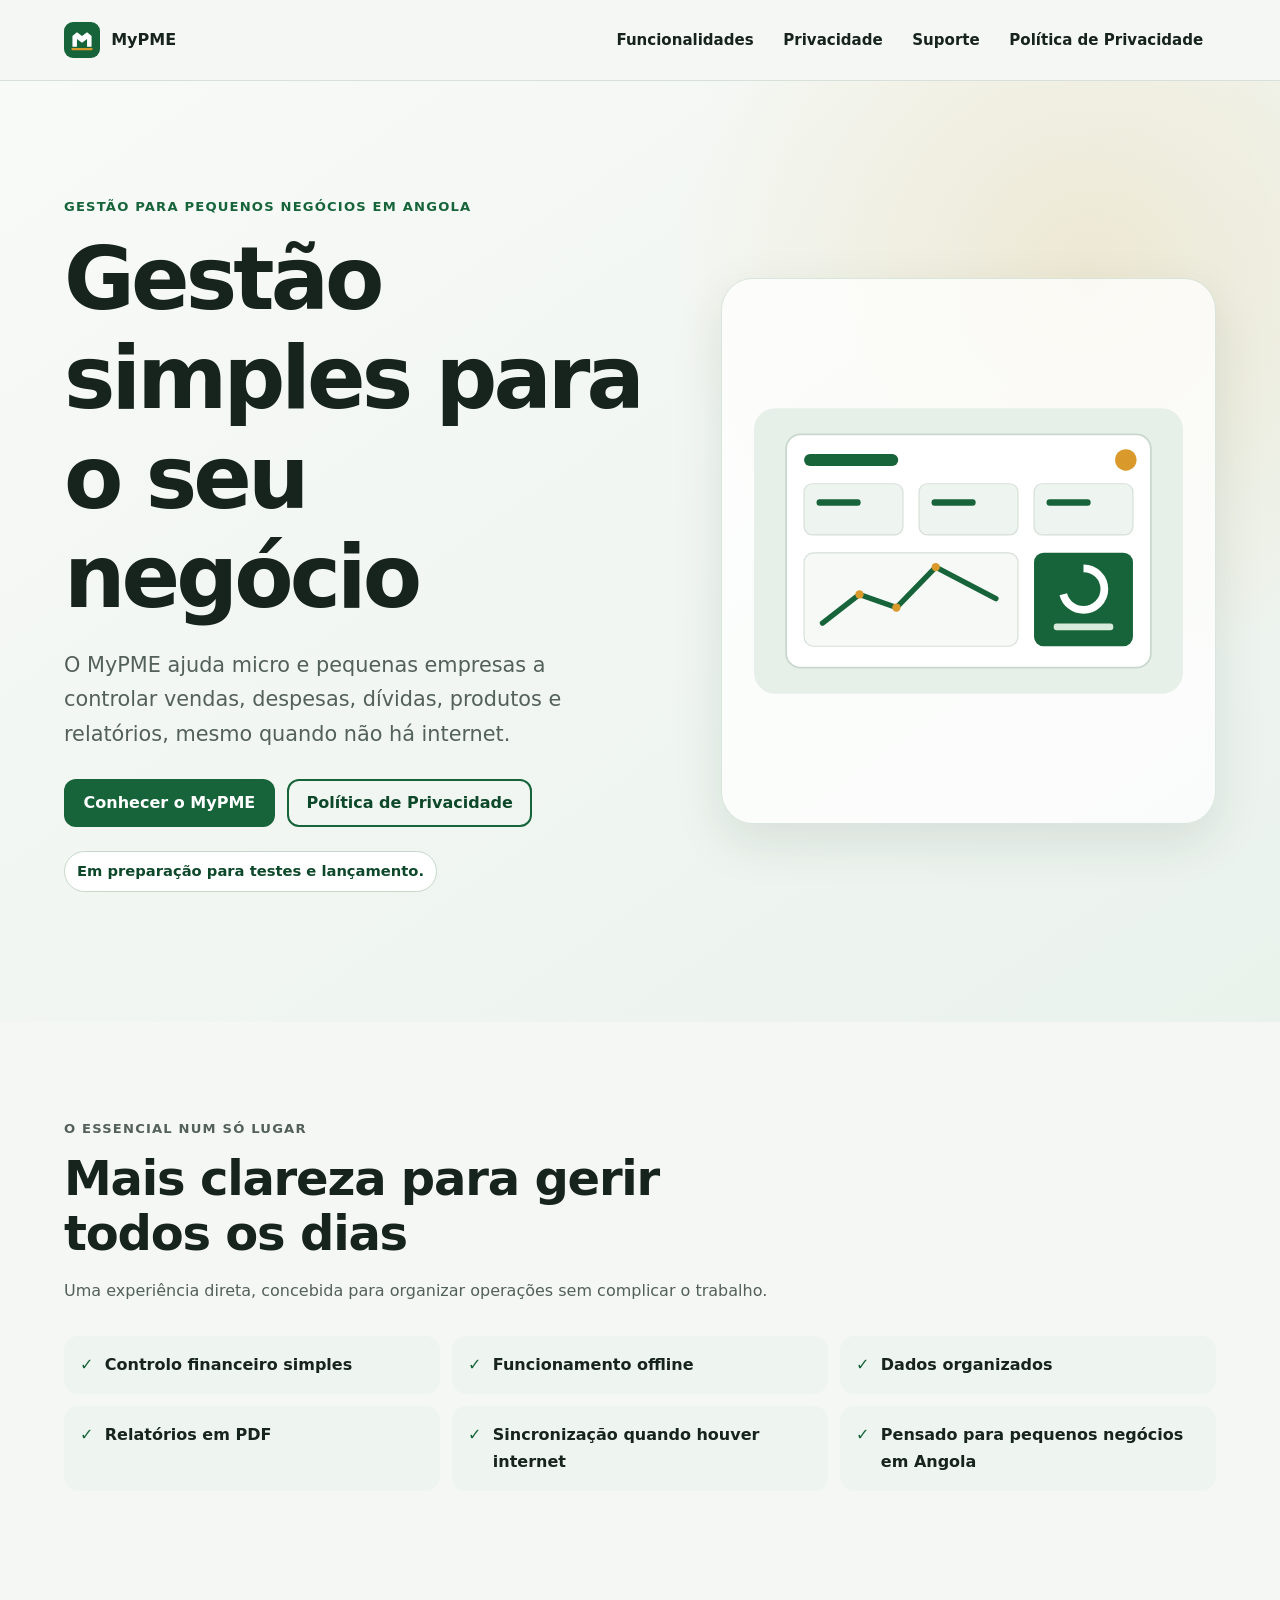
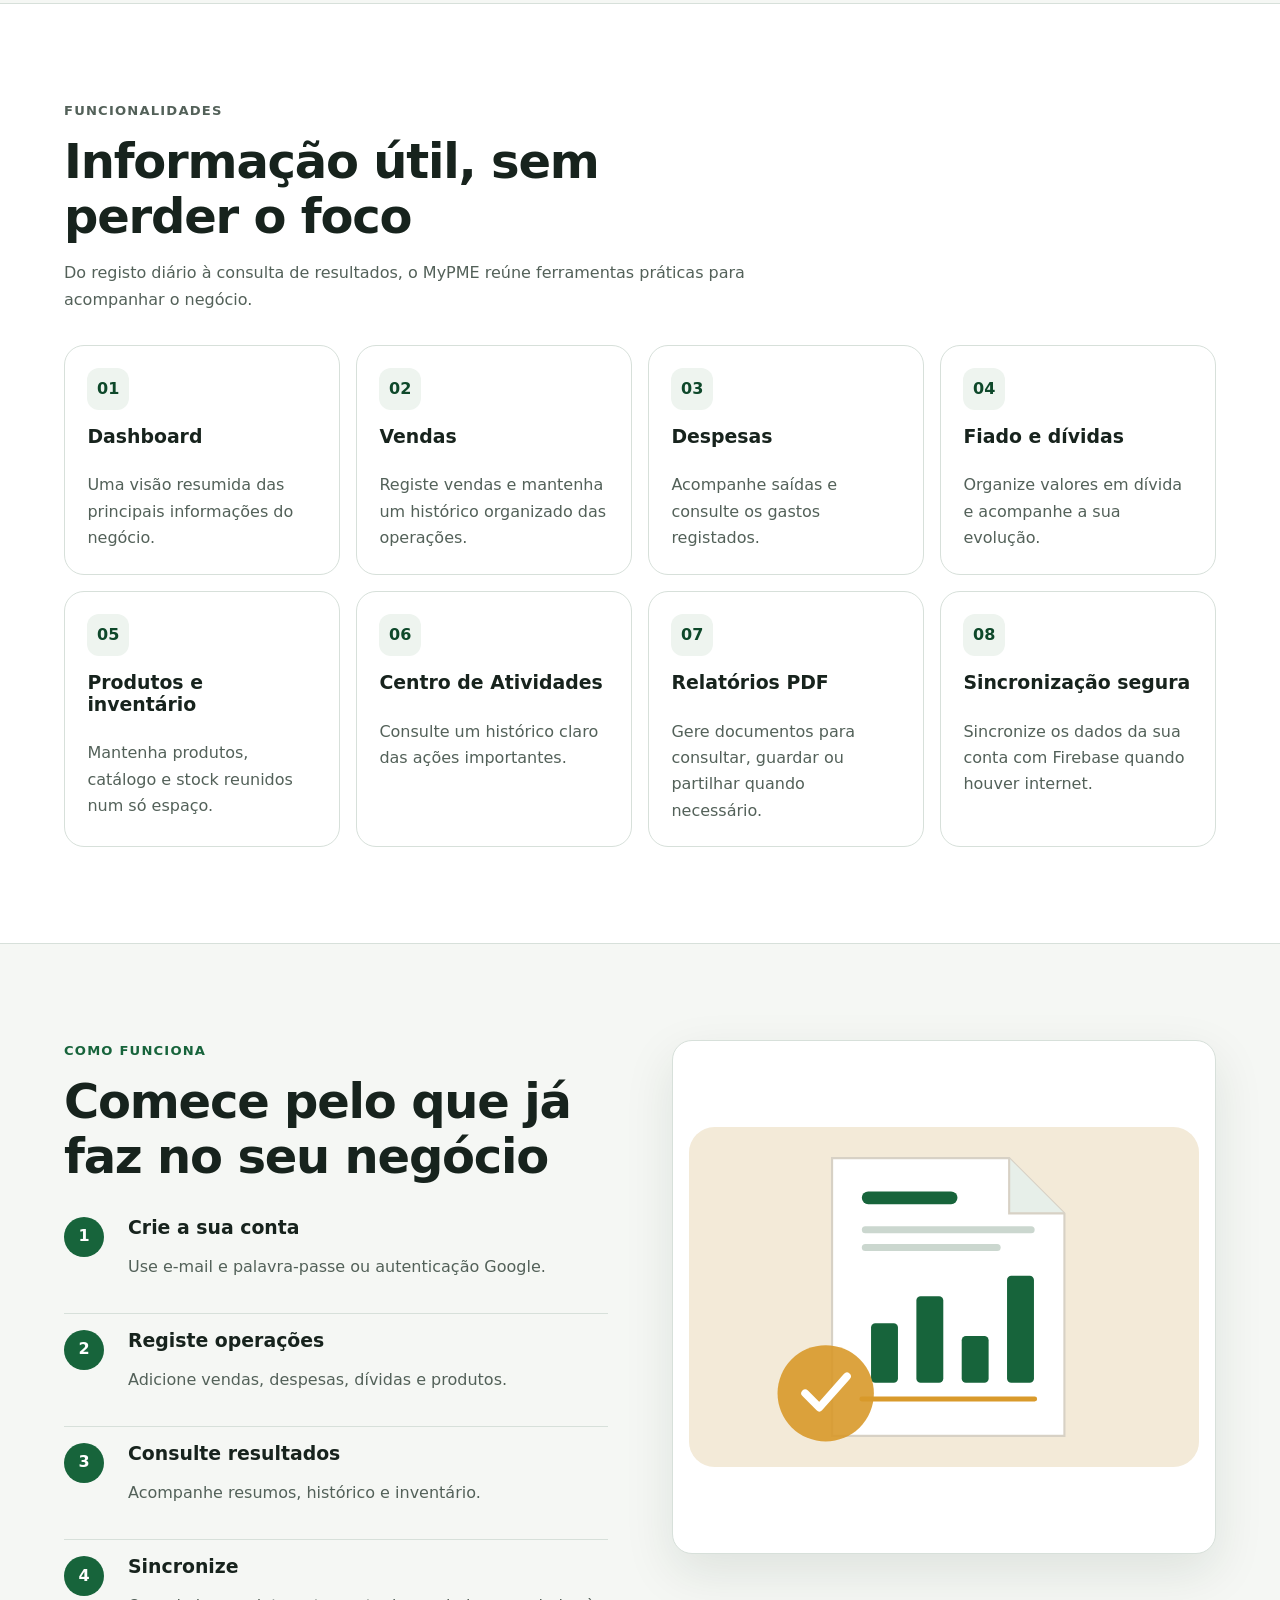
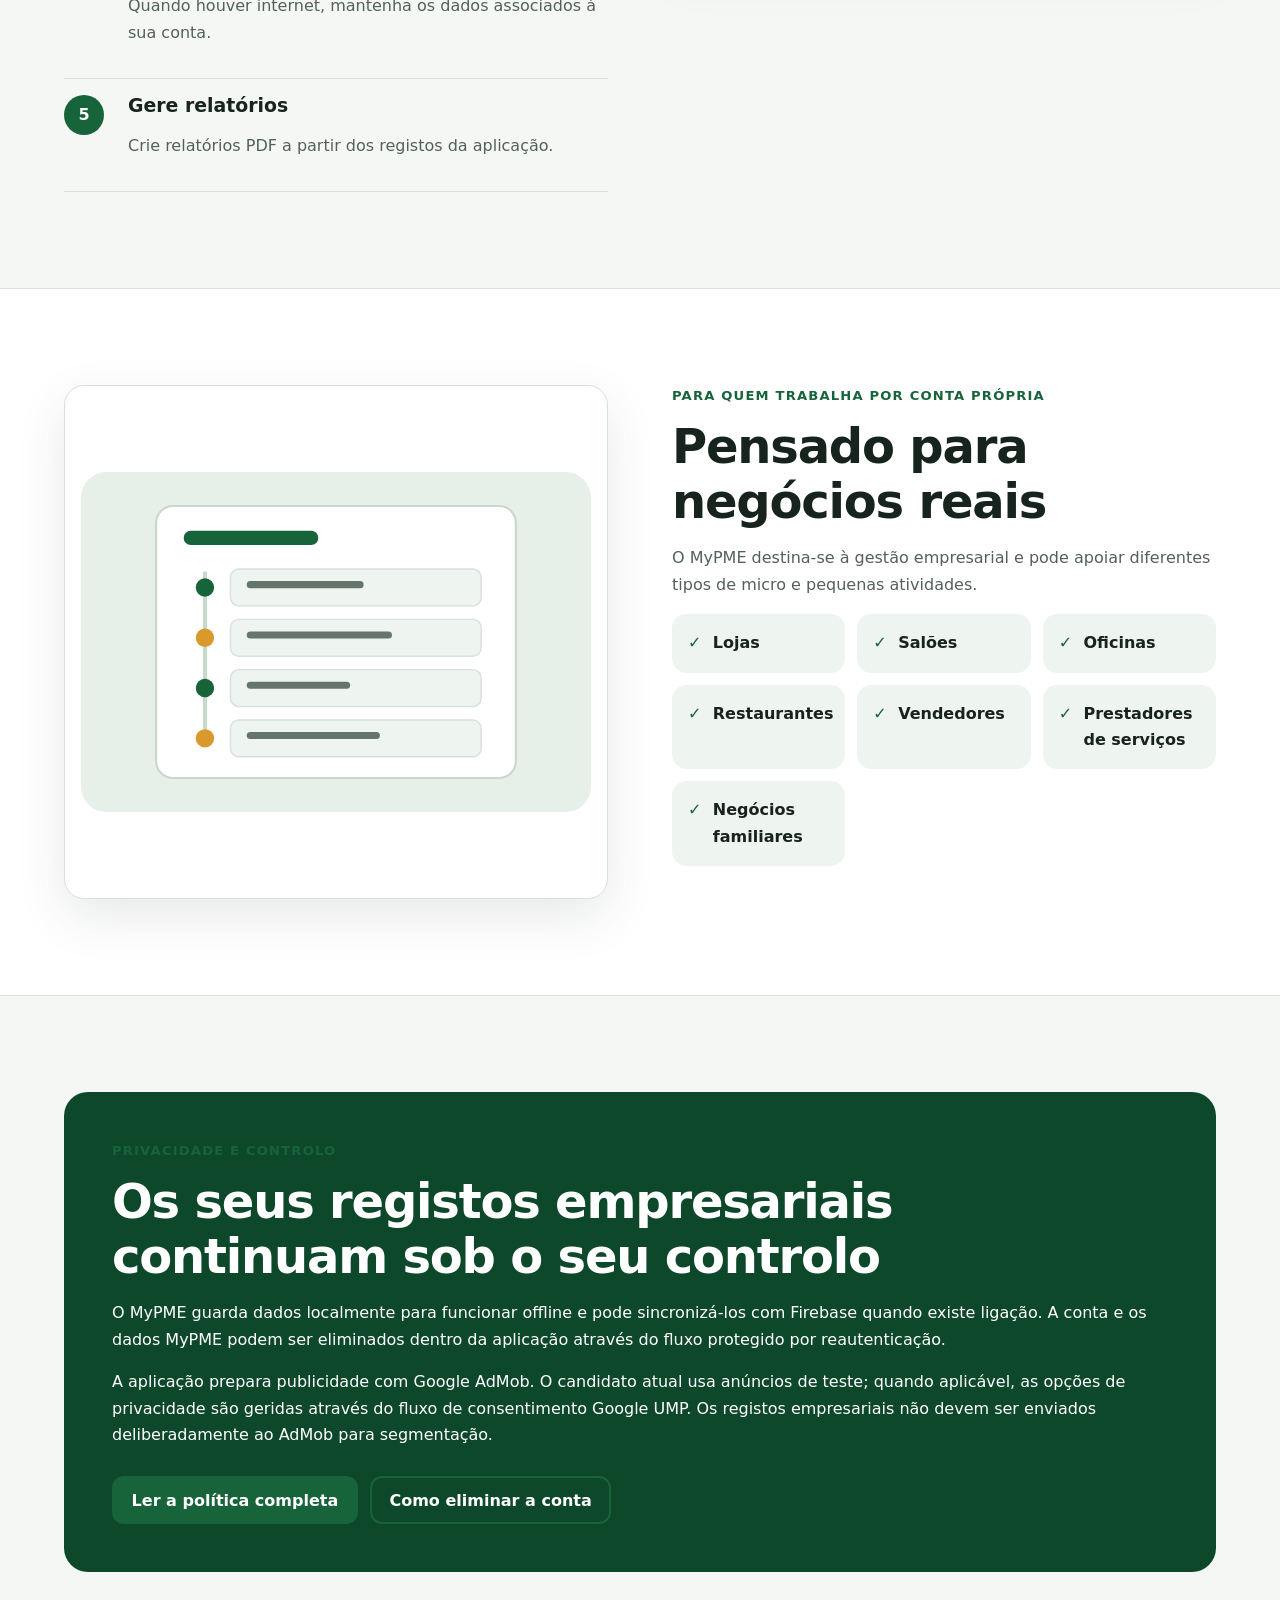
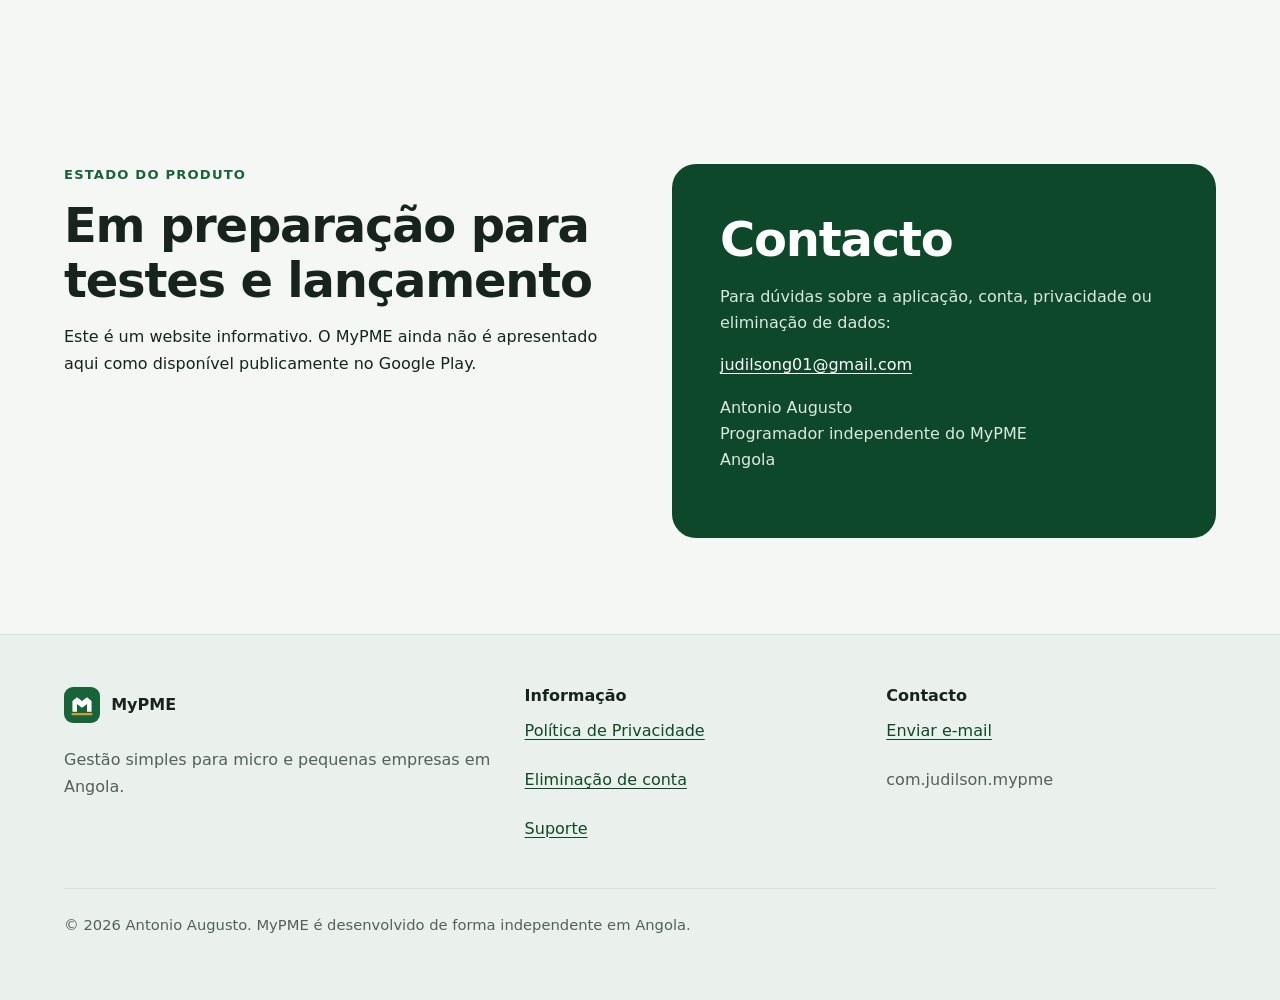
==== index.html @ af68224f "publish MyPME legal website" ====
<!doctype html>
<html lang="pt-AO">
<head>
  <meta charset="utf-8">
  <meta name="viewport" content="width=device-width, initial-scale=1">
  <title>MyPME — Gestão simples para pequenos negócios em Angola</title>
  <meta name="description" content="Conheça o MyPME, uma aplicação Android para organizar vendas, despesas, dívidas, produtos e relatórios de micro e pequenas empresas em Angola.">
  <!-- Placeholder: substituir pelo endereço público confirmado antes da publicação. -->
  <link rel="canonical" href="https://judilsong01-cell.github.io/mypme-site/">
  <meta property="og:type" content="website">
  <meta property="og:locale" content="pt_AO">
  <meta property="og:title" content="MyPME — Gestão simples para o seu negócio">
  <meta property="og:description" content="Organize vendas, despesas, dívidas, produtos e relatórios, mesmo quando não há internet.">
  <link rel="icon" href="assets/logo-placeholder.svg" type="image/svg+xml">
  <link rel="stylesheet" href="styles.css">
</head>
<body>
  <a class="skip-link" href="#conteudo">Saltar para o conteúdo</a>
  <header class="site-header">
    <div class="container nav-shell">
      <a class="brand" href="index.html" aria-label="MyPME — página inicial">
        <img src="assets/logo-placeholder.svg" alt="" width="36" height="36">
        <span>MyPME</span>
      </a>
      <nav class="site-nav" aria-label="Navegação principal">
        <a href="#funcionalidades">Funcionalidades</a>
        <a href="#privacidade">Privacidade</a>
        <a href="support.html">Suporte</a>
        <a href="privacy-policy.html">Política de Privacidade</a>
      </nav>
    </div>
  </header>

  <main id="conteudo">
    <section class="hero" aria-labelledby="titulo-principal">
      <div class="container hero-grid">
        <div>
          <p class="eyebrow">Gestão para pequenos negócios em Angola</p>
          <h1 id="titulo-principal">Gestão simples para o seu negócio</h1>
          <p class="hero-copy">O MyPME ajuda micro e pequenas empresas a controlar vendas, despesas, dívidas, produtos e relatórios, mesmo quando não há internet.</p>
          <div class="hero-actions">
            <a class="button" href="#funcionalidades">Conhecer o MyPME</a>
            <a class="button button-secondary" href="privacy-policy.html">Política de Privacidade</a>
          </div>
          <p class="status-pill">Em preparação para testes e lançamento.</p>
        </div>
        <div class="hero-visual">
          <img src="assets/dashboard-placeholder.svg" alt="Ilustração de um painel de gestão com resumos e gráfico" width="720" height="480">
        </div>
      </div>
    </section>

    <section class="section" aria-labelledby="beneficios-titulo">
      <div class="container">
        <div class="section-heading">
          <p class="eyebrow">O essencial num só lugar</p>
          <h2 id="beneficios-titulo">Mais clareza para gerir todos os dias</h2>
          <p>Uma experiência direta, concebida para organizar operações sem complicar o trabalho.</p>
        </div>
        <ul class="benefit-list">
          <li>Controlo financeiro simples</li>
          <li>Funcionamento offline</li>
          <li>Dados organizados</li>
          <li>Relatórios em PDF</li>
          <li>Sincronização quando houver internet</li>
          <li>Pensado para pequenos negócios em Angola</li>
        </ul>
      </div>
    </section>

    <section class="section section-alt" id="funcionalidades" aria-labelledby="funcionalidades-titulo">
      <div class="container">
        <div class="section-heading">
          <p class="eyebrow">Funcionalidades</p>
          <h2 id="funcionalidades-titulo">Informação útil, sem perder o foco</h2>
          <p>Do registo diário à consulta de resultados, o MyPME reúne ferramentas práticas para acompanhar o negócio.</p>
        </div>
        <div class="grid grid-four">
          <article class="card feature-card"><span class="feature-icon" aria-hidden="true">01</span><h3>Dashboard</h3><p class="muted">Uma visão resumida das principais informações do negócio.</p></article>
          <article class="card feature-card"><span class="feature-icon" aria-hidden="true">02</span><h3>Vendas</h3><p class="muted">Registe vendas e mantenha um histórico organizado das operações.</p></article>
          <article class="card feature-card"><span class="feature-icon" aria-hidden="true">03</span><h3>Despesas</h3><p class="muted">Acompanhe saídas e consulte os gastos registados.</p></article>
          <article class="card feature-card"><span class="feature-icon" aria-hidden="true">04</span><h3>Fiado e dívidas</h3><p class="muted">Organize valores em dívida e acompanhe a sua evolução.</p></article>
          <article class="card feature-card"><span class="feature-icon" aria-hidden="true">05</span><h3>Produtos e inventário</h3><p class="muted">Mantenha produtos, catálogo e stock reunidos num só espaço.</p></article>
          <article class="card feature-card"><span class="feature-icon" aria-hidden="true">06</span><h3>Centro de Atividades</h3><p class="muted">Consulte um histórico claro das ações importantes.</p></article>
          <article class="card feature-card"><span class="feature-icon" aria-hidden="true">07</span><h3>Relatórios PDF</h3><p class="muted">Gere documentos para consultar, guardar ou partilhar quando necessário.</p></article>
          <article class="card feature-card"><span class="feature-icon" aria-hidden="true">08</span><h3>Sincronização segura</h3><p class="muted">Sincronize os dados da sua conta com Firebase quando houver internet.</p></article>
        </div>
      </div>
    </section>

    <section class="section" aria-labelledby="como-funciona-titulo">
      <div class="container split">
        <div>
          <p class="eyebrow">Como funciona</p>
          <h2 id="como-funciona-titulo">Comece pelo que já faz no seu negócio</h2>
          <ol class="steps">
            <li><div><h3>Crie a sua conta</h3><p class="muted">Use e-mail e palavra-passe ou autenticação Google.</p></div></li>
            <li><div><h3>Registe operações</h3><p class="muted">Adicione vendas, despesas, dívidas e produtos.</p></div></li>
            <li><div><h3>Consulte resultados</h3><p class="muted">Acompanhe resumos, histórico e inventário.</p></div></li>
            <li><div><h3>Sincronize</h3><p class="muted">Quando houver internet, mantenha os dados associados à sua conta.</p></div></li>
            <li><div><h3>Gere relatórios</h3><p class="muted">Crie relatórios PDF a partir dos registos da aplicação.</p></div></li>
          </ol>
        </div>
        <div class="visual-card">
          <img src="assets/reports-placeholder.svg" alt="Ilustração de um relatório com gráfico de barras" width="720" height="480" loading="lazy">
        </div>
      </div>
    </section>

    <section class="section section-alt" aria-labelledby="publico-titulo">
      <div class="container split">
        <div class="visual-card">
          <img src="assets/activity-placeholder.svg" alt="Ilustração de uma linha temporal com atividades organizadas" width="720" height="480" loading="lazy">
        </div>
        <div>
          <p class="eyebrow">Para quem trabalha por conta própria</p>
          <h2 id="publico-titulo">Pensado para negócios reais</h2>
          <p class="muted">O MyPME destina-se à gestão empresarial e pode apoiar diferentes tipos de micro e pequenas atividades.</p>
          <ul class="audience-list">
            <li>Lojas</li><li>Salões</li><li>Oficinas</li><li>Restaurantes</li><li>Vendedores</li><li>Prestadores de serviços</li><li>Negócios familiares</li>
          </ul>
        </div>
      </div>
    </section>

    <section class="section" id="privacidade" aria-labelledby="privacidade-titulo">
      <div class="container privacy-panel">
        <p class="eyebrow">Privacidade e controlo</p>
        <h2 id="privacidade-titulo">Os seus registos empresariais continuam sob o seu controlo</h2>
        <p>O MyPME guarda dados localmente para funcionar offline e pode sincronizá-los com Firebase quando existe ligação. A conta e os dados MyPME podem ser eliminados dentro da aplicação através do fluxo protegido por reautenticação.</p>
        <p>A aplicação prepara publicidade com Google AdMob. O candidato atual usa anúncios de teste; quando aplicável, as opções de privacidade são geridas através do fluxo de consentimento Google UMP. Os registos empresariais não devem ser enviados deliberadamente ao AdMob para segmentação.</p>
        <div class="hero-actions">
          <a class="button" href="privacy-policy.html">Ler a política completa</a>
          <a class="button button-secondary" href="account-deletion.html">Como eliminar a conta</a>
        </div>
      </div>
    </section>

    <section class="section" aria-labelledby="estado-titulo">
      <div class="container split">
        <div>
          <p class="eyebrow">Estado do produto</p>
          <h2 id="estado-titulo">Em preparação para testes e lançamento</h2>
          <p>Este é um website informativo. O MyPME ainda não é apresentado aqui como disponível publicamente no Google Play.</p>
        </div>
        <div class="contact-panel">
          <h2>Contacto</h2>
          <p class="muted">Para dúvidas sobre a aplicação, conta, privacidade ou eliminação de dados:</p>
          <p><a href="mailto:judilsong01@gmail.com">judilsong01@gmail.com</a></p>
          <p class="muted">Antonio Augusto<br>Programador independente do MyPME<br>Angola</p>
        </div>
      </div>
    </section>
  </main>

  <footer class="site-footer">
    <div class="container">
      <div class="footer-grid">
        <div><a class="brand" href="index.html"><img src="assets/logo-placeholder.svg" alt="" width="36" height="36"><span>MyPME</span></a><p class="muted">Gestão simples para micro e pequenas empresas em Angola.</p></div>
        <div class="footer-links"><strong>Informação</strong><a href="privacy-policy.html">Política de Privacidade</a><a href="account-deletion.html">Eliminação de conta</a><a href="support.html">Suporte</a></div>
        <div class="footer-links"><strong>Contacto</strong><a href="mailto:judilsong01@gmail.com">Enviar e-mail</a><span class="muted">com.judilson.mypme</span></div>
      </div>
      <p class="copyright">© 2026 Antonio Augusto. MyPME é desenvolvido de forma independente em Angola.</p>
    </div>
  </footer>
</body>
</html>
---- styles.css ----
:root {
  color-scheme: light;
  --bg: #f5f7f4;
  --surface: #ffffff;
  --surface-soft: #eef4ef;
  --ink: #17231d;
  --muted: #536159;
  --line: #d7e0da;
  --brand: #17643b;
  --brand-dark: #0e482a;
  --accent: #d99a2b;
  --focus: #194f9c;
  --shadow: 0 18px 50px rgba(23, 48, 34, 0.1);
  --radius: 1.25rem;
  --content: 72rem;
}

* {
  box-sizing: border-box;
}

html {
  scroll-behavior: smooth;
}

body {
  margin: 0;
  color: var(--ink);
  background: var(--bg);
  font-family: system-ui, -apple-system, BlinkMacSystemFont, "Segoe UI", sans-serif;
  font-size: 1rem;
  line-height: 1.65;
  text-rendering: optimizeLegibility;
}

img,
svg {
  display: block;
  max-width: 100%;
}

a {
  color: var(--brand-dark);
  text-underline-offset: 0.2em;
}

a:hover {
  text-decoration-thickness: 0.14em;
}

:focus-visible {
  outline: 3px solid var(--focus);
  outline-offset: 4px;
  border-radius: 0.25rem;
}

.skip-link {
  position: fixed;
  z-index: 100;
  top: 0.75rem;
  left: 0.75rem;
  padding: 0.75rem 1rem;
  color: #fff;
  background: var(--brand-dark);
  transform: translateY(-160%);
}

.skip-link:focus {
  transform: translateY(0);
}

.container {
  width: min(var(--content), calc(100% - 2rem));
  margin-inline: auto;
}

.site-header {
  position: relative;
  z-index: 10;
  border-bottom: 1px solid var(--line);
  background: rgba(245, 247, 244, 0.97);
}

.nav-shell {
  display: flex;
  min-height: 5rem;
  align-items: center;
  justify-content: space-between;
  gap: 1.25rem;
}

.brand {
  display: inline-flex;
  min-height: 2.75rem;
  align-items: center;
  gap: 0.7rem;
  color: var(--ink);
  font-weight: 800;
  text-decoration: none;
}

.brand img {
  width: 2.25rem;
  height: 2.25rem;
}

.site-nav {
  display: flex;
  flex-wrap: wrap;
  align-items: center;
  justify-content: flex-end;
  gap: 0.25rem;
}

.site-nav a {
  display: inline-flex;
  min-height: 2.75rem;
  align-items: center;
  padding: 0.55rem 0.8rem;
  border-radius: 999px;
  color: var(--ink);
  font-size: 0.94rem;
  font-weight: 650;
  text-decoration: none;
}

.site-nav a:hover,
.site-nav a[aria-current="page"] {
  background: var(--surface-soft);
  color: var(--brand-dark);
}

.button {
  display: inline-flex;
  min-height: 3rem;
  align-items: center;
  justify-content: center;
  padding: 0.7rem 1.1rem;
  border: 2px solid transparent;
  border-radius: 0.75rem;
  background: var(--brand);
  color: #fff;
  font-weight: 750;
  line-height: 1.2;
  text-align: center;
  text-decoration: none;
}

.button:hover {
  background: var(--brand-dark);
}

.button-secondary {
  border-color: var(--brand);
  background: transparent;
  color: var(--brand-dark);
}

.button-secondary:hover {
  background: var(--surface-soft);
}

.hero {
  padding: clamp(3.5rem, 9vw, 7.5rem) 0;
  overflow: hidden;
  background:
    radial-gradient(circle at 85% 20%, rgba(217, 154, 43, 0.15), transparent 26rem),
    linear-gradient(145deg, #f8faf7, #eaf2ec);
}

.hero-grid {
  display: grid;
  grid-template-columns: minmax(0, 1.08fr) minmax(18rem, 0.92fr);
  align-items: center;
  gap: clamp(2rem, 6vw, 5rem);
}

.eyebrow {
  margin: 0 0 0.75rem;
  color: var(--brand);
  font-size: 0.82rem;
  font-weight: 850;
  letter-spacing: 0.09em;
  text-transform: uppercase;
}

h1,
h2,
h3 {
  margin-top: 0;
  line-height: 1.15;
}

h1 {
  max-width: 14ch;
  margin-bottom: 1.25rem;
  font-size: clamp(2.55rem, 7vw, 5.4rem);
  letter-spacing: -0.045em;
}

h2 {
  margin-bottom: 1rem;
  font-size: clamp(1.8rem, 4vw, 3rem);
  letter-spacing: -0.025em;
}

h3 {
  margin-bottom: 0.55rem;
  font-size: 1.18rem;
}

.hero-copy {
  max-width: 42rem;
  color: var(--muted);
  font-size: clamp(1.08rem, 2vw, 1.3rem);
}

.hero-actions {
  display: flex;
  flex-wrap: wrap;
  gap: 0.75rem;
  margin-top: 1.75rem;
}

.status-pill {
  display: inline-flex;
  margin-top: 1.5rem;
  padding: 0.45rem 0.75rem;
  border: 1px solid #c7d8ca;
  border-radius: 999px;
  background: var(--surface);
  color: var(--brand-dark);
  font-size: 0.92rem;
  font-weight: 700;
}

.hero-visual {
  padding: clamp(1rem, 3vw, 2rem);
  border: 1px solid rgba(23, 100, 59, 0.15);
  border-radius: 2rem;
  background: rgba(255, 255, 255, 0.74);
  box-shadow: var(--shadow);
}

.section {
  padding: clamp(3.5rem, 8vw, 6rem) 0;
}

.section-alt {
  border-block: 1px solid var(--line);
  background: var(--surface);
}

.section-heading {
  max-width: 45rem;
  margin-bottom: 2rem;
}

.section-heading p,
.muted {
  color: var(--muted);
}

.grid {
  display: grid;
  grid-template-columns: repeat(3, minmax(0, 1fr));
  gap: 1rem;
}

.grid-four {
  grid-template-columns: repeat(4, minmax(0, 1fr));
}

.card {
  min-width: 0;
  padding: 1.4rem;
  border: 1px solid var(--line);
  border-radius: var(--radius);
  background: var(--surface);
}

.card p:last-child {
  margin-bottom: 0;
}

.feature-card {
  display: flex;
  flex-direction: column;
}

.feature-icon {
  display: grid;
  width: 2.6rem;
  height: 2.6rem;
  margin-bottom: 1rem;
  place-items: center;
  border-radius: 0.75rem;
  background: var(--surface-soft);
  color: var(--brand-dark);
  font-weight: 900;
}

.benefit-list,
.audience-list {
  display: grid;
  grid-template-columns: repeat(3, minmax(0, 1fr));
  gap: 0.75rem;
  padding: 0;
  list-style: none;
}

.benefit-list li,
.audience-list li {
  position: relative;
  padding: 1rem 1rem 1rem 2.55rem;
  border-radius: 0.9rem;
  background: var(--surface-soft);
  font-weight: 650;
}

.benefit-list li::before,
.audience-list li::before {
  position: absolute;
  top: 1rem;
  left: 1rem;
  color: var(--brand);
  content: "✓";
  font-weight: 900;
}

.steps {
  margin: 0;
  padding: 0;
  list-style: none;
  counter-reset: steps;
}

.steps li {
  display: grid;
  grid-template-columns: 3rem minmax(0, 1fr);
  gap: 1rem;
  padding: 1rem 0;
  border-bottom: 1px solid var(--line);
  counter-increment: steps;
}

.steps li::before {
  display: grid;
  width: 2.5rem;
  height: 2.5rem;
  place-items: center;
  border-radius: 50%;
  background: var(--brand);
  color: #fff;
  content: counter(steps);
  font-weight: 850;
}

.split {
  display: grid;
  grid-template-columns: repeat(2, minmax(0, 1fr));
  align-items: start;
  gap: clamp(1.5rem, 5vw, 4rem);
}

.visual-card {
  padding: 1rem;
  border: 1px solid var(--line);
  border-radius: var(--radius);
  background: var(--surface);
  box-shadow: var(--shadow);
}

.privacy-panel,
.contact-panel {
  padding: clamp(1.5rem, 5vw, 3rem);
  border-radius: 1.5rem;
  background: var(--brand-dark);
  color: #fff;
}

.privacy-panel a,
.contact-panel a {
  color: #fff;
}

.privacy-panel .muted,
.contact-panel .muted {
  color: #dbe9df;
}

.legal-hero {
  padding: clamp(2.75rem, 7vw, 5rem) 0 2rem;
}

.legal-hero h1 {
  max-width: 18ch;
  font-size: clamp(2.25rem, 6vw, 4rem);
}

.legal-layout {
  display: grid;
  grid-template-columns: minmax(12rem, 16rem) minmax(0, 1fr);
  align-items: start;
  gap: clamp(2rem, 5vw, 4rem);
  padding-bottom: 5rem;
}

.toc {
  position: sticky;
  top: 1rem;
  padding: 1rem;
  border: 1px solid var(--line);
  border-radius: 1rem;
  background: var(--surface);
}

.toc strong {
  display: block;
  margin-bottom: 0.5rem;
}

.toc a {
  display: block;
  min-height: 2.5rem;
  padding: 0.45rem;
  border-radius: 0.4rem;
  font-size: 0.92rem;
  text-decoration: none;
}

.toc a:hover {
  background: var(--surface-soft);
}

.legal-content {
  min-width: 0;
  padding: clamp(1.4rem, 4vw, 3rem);
  border: 1px solid var(--line);
  border-radius: var(--radius);
  background: var(--surface);
  box-shadow: var(--shadow);
}

.legal-content section {
  scroll-margin-top: 1rem;
}

.legal-content section + section {
  margin-top: 2.6rem;
  padding-top: 2.6rem;
  border-top: 1px solid var(--line);
}

.legal-content h2 {
  font-size: clamp(1.45rem, 3vw, 2rem);
}

.notice {
  padding: 1rem 1.1rem;
  border-left: 4px solid var(--accent);
  border-radius: 0 0.75rem 0.75rem 0;
  background: #fff7e8;
}

code {
  overflow-wrap: anywhere;
}

.site-footer {
  padding: 3rem 0;
  border-top: 1px solid var(--line);
  background: #eaf0eb;
}

.footer-grid {
  display: grid;
  grid-template-columns: 1.3fr repeat(2, minmax(0, 1fr));
  gap: 2rem;
}

.footer-links {
  display: flex;
  flex-direction: column;
  gap: 0.55rem;
}

.footer-links a {
  min-height: 2.5rem;
}

.copyright {
  margin-top: 2rem;
  padding-top: 1.5rem;
  border-top: 1px solid var(--line);
  color: var(--muted);
  font-size: 0.92rem;
}

@media (max-width: 900px) {
  .nav-shell {
    align-items: flex-start;
    flex-direction: column;
    padding: 1rem 0;
  }

  .site-nav {
    width: 100%;
    justify-content: flex-start;
    padding-bottom: 0.25rem;
  }

  .hero-grid,
  .split,
  .legal-layout {
    grid-template-columns: 1fr;
  }

  .grid-four {
    grid-template-columns: repeat(2, minmax(0, 1fr));
  }

  .toc {
    position: static;
  }
}

@media (max-width: 680px) {
  .container {
    width: min(100% - 1.25rem, var(--content));
  }

  .hero {
    padding-top: 3rem;
  }

  h1 {
    font-size: clamp(2.4rem, 13vw, 3.6rem);
  }

  .grid,
  .grid-four,
  .benefit-list,
  .audience-list,
  .footer-grid {
    grid-template-columns: 1fr;
  }

  .hero-actions .button {
    width: 100%;
  }

  .legal-content {
    padding: 1.2rem;
  }
}

@media (prefers-reduced-motion: reduce) {
  html {
    scroll-behavior: auto;
  }
}

@media print {
  :root {
    --bg: #fff;
    --ink: #000;
  }

  .site-header,
  .toc,
  .site-footer,
  .hero-actions,
  .skip-link {
    display: none;
  }

  body,
  .legal-content {
    background: #fff;
  }

  .container,
  .legal-layout {
    width: 100%;
    max-width: none;
  }

  .legal-layout {
    display: block;
    padding: 0;
  }

  .legal-content {
    padding: 0;
    border: 0;
    box-shadow: none;
  }

  a {
    color: #000;
  }

  section,
  .card {
    break-inside: avoid;
  }
}
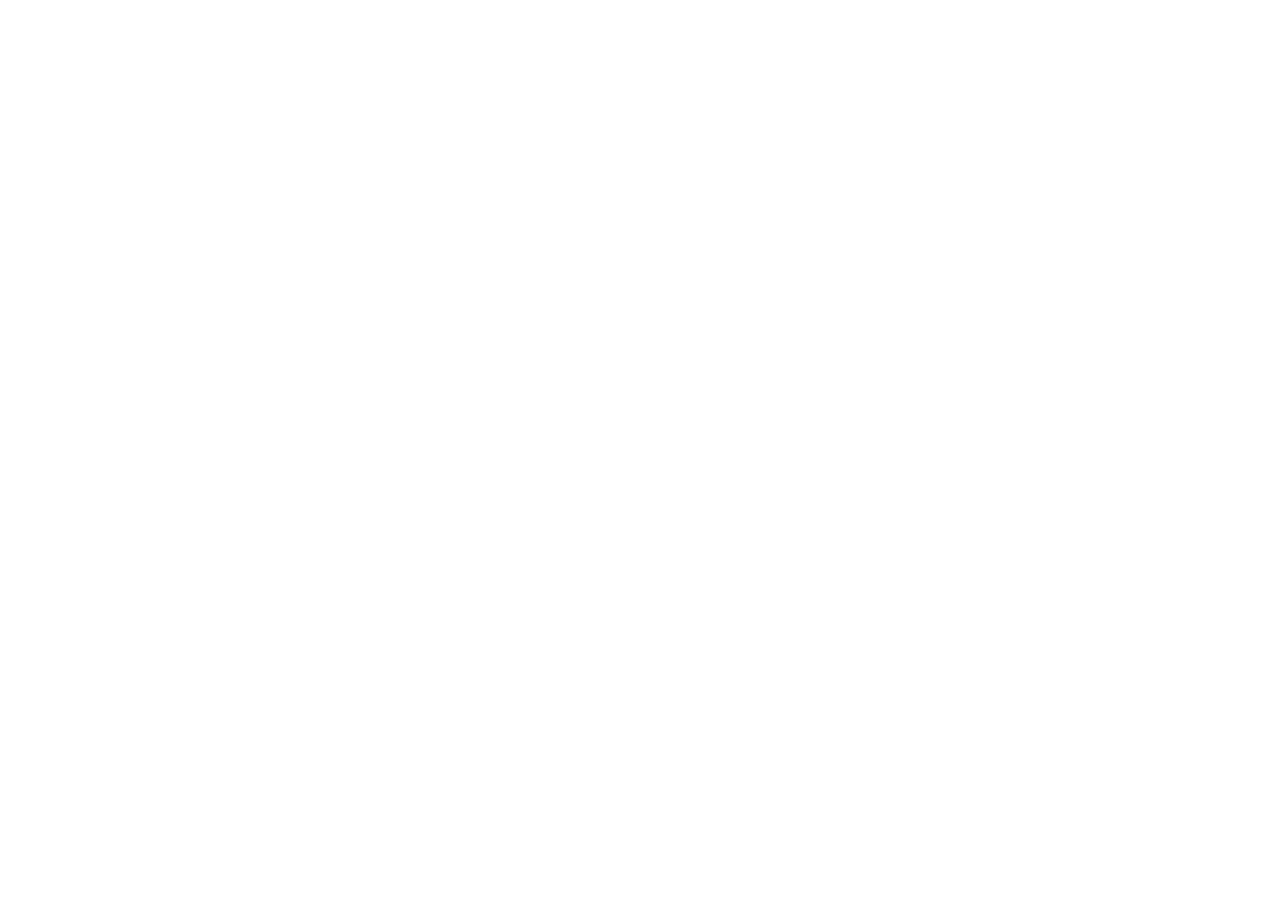
==== commit 3b1bd86a: "chore: reencaminhar o site para a SaaS O site existia só para a beta, com identidade visual já desac" ====
--- a/index.html
+++ b/index.html
@@ -1,167 +1,35 @@
 <!doctype html>
-<html lang="pt-AO">
+<html lang="pt">
 <head>
-  <meta charset="utf-8">
-  <meta name="viewport" content="width=device-width, initial-scale=1">
-  <title>MyPME — Gestão simples para pequenos negócios em Angola</title>
-  <meta name="description" content="Conheça o MyPME, uma aplicação Android para organizar vendas, despesas, dívidas, produtos e relatórios de micro e pequenas empresas em Angola.">
-  <!-- Placeholder: substituir pelo endereço público confirmado antes da publicação. -->
-  <link rel="canonical" href="https://judilsong01-cell.github.io/mypme-site/">
-  <meta property="og:type" content="website">
-  <meta property="og:locale" content="pt_AO">
-  <meta property="og:title" content="MyPME — Gestão simples para o seu negócio">
-  <meta property="og:description" content="Organize vendas, despesas, dívidas, produtos e relatórios, mesmo quando não há internet.">
-  <link rel="icon" href="assets/logo-placeholder.svg" type="image/svg+xml">
-  <link rel="stylesheet" href="styles.css">
+<meta charset="utf-8"/>
+<meta name="viewport" content="width=device-width, initial-scale=1"/>
+<title>MyPME · MyPME</title>
+<link rel="canonical" href="https://mypme-815e7.web.app/"/>
+<meta http-equiv="refresh" content="0; url=https://mypme-815e7.web.app/"/>
+<meta name="robots" content="noindex, follow"/>
+<style>
+  :root { color-scheme: light dark; }
+  body {
+    margin: 0; min-height: 100vh; display: grid; place-items: center;
+    font: 16px/1.6 system-ui, -apple-system, "Segoe UI", Roboto, sans-serif;
+    background: #f8fafc; color: #0f172a; padding: 24px;
+  }
+  @media (prefers-color-scheme: dark) {
+    body { background: #0f172a; color: #e2e8f0; }
+  }
+  main { max-width: 34rem; text-align: center; }
+  h1 { font-size: 1.25rem; margin: 0 0 .5rem; }
+  p { margin: 0 0 1rem; }
+  a { color: #2563eb; font-weight: 600; }
+  @media (prefers-color-scheme: dark) { a { color: #60a5fa; } }
+</style>
 </head>
 <body>
-  <a class="skip-link" href="#conteudo">Saltar para o conteúdo</a>
-  <header class="site-header">
-    <div class="container nav-shell">
-      <a class="brand" href="index.html" aria-label="MyPME — página inicial">
-        <img src="assets/logo-placeholder.svg" alt="" width="36" height="36">
-        <span>MyPME</span>
-      </a>
-      <nav class="site-nav" aria-label="Navegação principal">
-        <a href="#funcionalidades">Funcionalidades</a>
-        <a href="#privacidade">Privacidade</a>
-        <a href="support.html">Suporte</a>
-        <a href="privacy-policy.html">Política de Privacidade</a>
-      </nav>
-    </div>
-  </header>
-
-  <main id="conteudo">
-    <section class="hero" aria-labelledby="titulo-principal">
-      <div class="container hero-grid">
-        <div>
-          <p class="eyebrow">Gestão para pequenos negócios em Angola</p>
-          <h1 id="titulo-principal">Gestão simples para o seu negócio</h1>
-          <p class="hero-copy">O MyPME ajuda micro e pequenas empresas a controlar vendas, despesas, dívidas, produtos e relatórios, mesmo quando não há internet.</p>
-          <div class="hero-actions">
-            <a class="button" href="#funcionalidades">Conhecer o MyPME</a>
-            <a class="button button-secondary" href="privacy-policy.html">Política de Privacidade</a>
-          </div>
-          <p class="status-pill">Em preparação para testes e lançamento.</p>
-        </div>
-        <div class="hero-visual">
-          <img src="assets/dashboard-placeholder.svg" alt="Ilustração de um painel de gestão com resumos e gráfico" width="720" height="480">
-        </div>
-      </div>
-    </section>
-
-    <section class="section" aria-labelledby="beneficios-titulo">
-      <div class="container">
-        <div class="section-heading">
-          <p class="eyebrow">O essencial num só lugar</p>
-          <h2 id="beneficios-titulo">Mais clareza para gerir todos os dias</h2>
-          <p>Uma experiência direta, concebida para organizar operações sem complicar o trabalho.</p>
-        </div>
-        <ul class="benefit-list">
-          <li>Controlo financeiro simples</li>
-          <li>Funcionamento offline</li>
-          <li>Dados organizados</li>
-          <li>Relatórios em PDF</li>
-          <li>Sincronização quando houver internet</li>
-          <li>Pensado para pequenos negócios em Angola</li>
-        </ul>
-      </div>
-    </section>
-
-    <section class="section section-alt" id="funcionalidades" aria-labelledby="funcionalidades-titulo">
-      <div class="container">
-        <div class="section-heading">
-          <p class="eyebrow">Funcionalidades</p>
-          <h2 id="funcionalidades-titulo">Informação útil, sem perder o foco</h2>
-          <p>Do registo diário à consulta de resultados, o MyPME reúne ferramentas práticas para acompanhar o negócio.</p>
-        </div>
-        <div class="grid grid-four">
-          <article class="card feature-card"><span class="feature-icon" aria-hidden="true">01</span><h3>Dashboard</h3><p class="muted">Uma visão resumida das principais informações do negócio.</p></article>
-          <article class="card feature-card"><span class="feature-icon" aria-hidden="true">02</span><h3>Vendas</h3><p class="muted">Registe vendas e mantenha um histórico organizado das operações.</p></article>
-          <article class="card feature-card"><span class="feature-icon" aria-hidden="true">03</span><h3>Despesas</h3><p class="muted">Acompanhe saídas e consulte os gastos registados.</p></article>
-          <article class="card feature-card"><span class="feature-icon" aria-hidden="true">04</span><h3>Fiado e dívidas</h3><p class="muted">Organize valores em dívida e acompanhe a sua evolução.</p></article>
-          <article class="card feature-card"><span class="feature-icon" aria-hidden="true">05</span><h3>Produtos e inventário</h3><p class="muted">Mantenha produtos, catálogo e stock reunidos num só espaço.</p></article>
-          <article class="card feature-card"><span class="feature-icon" aria-hidden="true">06</span><h3>Centro de Atividades</h3><p class="muted">Consulte um histórico claro das ações importantes.</p></article>
-          <article class="card feature-card"><span class="feature-icon" aria-hidden="true">07</span><h3>Relatórios PDF</h3><p class="muted">Gere documentos para consultar, guardar ou partilhar quando necessário.</p></article>
-          <article class="card feature-card"><span class="feature-icon" aria-hidden="true">08</span><h3>Sincronização segura</h3><p class="muted">Sincronize os dados da sua conta com Firebase quando houver internet.</p></article>
-        </div>
-      </div>
-    </section>
-
-    <section class="section" aria-labelledby="como-funciona-titulo">
-      <div class="container split">
-        <div>
-          <p class="eyebrow">Como funciona</p>
-          <h2 id="como-funciona-titulo">Comece pelo que já faz no seu negócio</h2>
-          <ol class="steps">
-            <li><div><h3>Crie a sua conta</h3><p class="muted">Use e-mail e palavra-passe ou autenticação Google.</p></div></li>
-            <li><div><h3>Registe operações</h3><p class="muted">Adicione vendas, despesas, dívidas e produtos.</p></div></li>
-            <li><div><h3>Consulte resultados</h3><p class="muted">Acompanhe resumos, histórico e inventário.</p></div></li>
-            <li><div><h3>Sincronize</h3><p class="muted">Quando houver internet, mantenha os dados associados à sua conta.</p></div></li>
-            <li><div><h3>Gere relatórios</h3><p class="muted">Crie relatórios PDF a partir dos registos da aplicação.</p></div></li>
-          </ol>
-        </div>
-        <div class="visual-card">
-          <img src="assets/reports-placeholder.svg" alt="Ilustração de um relatório com gráfico de barras" width="720" height="480" loading="lazy">
-        </div>
-      </div>
-    </section>
-
-    <section class="section section-alt" aria-labelledby="publico-titulo">
-      <div class="container split">
-        <div class="visual-card">
-          <img src="assets/activity-placeholder.svg" alt="Ilustração de uma linha temporal com atividades organizadas" width="720" height="480" loading="lazy">
-        </div>
-        <div>
-          <p class="eyebrow">Para quem trabalha por conta própria</p>
-          <h2 id="publico-titulo">Pensado para negócios reais</h2>
-          <p class="muted">O MyPME destina-se à gestão empresarial e pode apoiar diferentes tipos de micro e pequenas atividades.</p>
-          <ul class="audience-list">
-            <li>Lojas</li><li>Salões</li><li>Oficinas</li><li>Restaurantes</li><li>Vendedores</li><li>Prestadores de serviços</li><li>Negócios familiares</li>
-          </ul>
-        </div>
-      </div>
-    </section>
-
-    <section class="section" id="privacidade" aria-labelledby="privacidade-titulo">
-      <div class="container privacy-panel">
-        <p class="eyebrow">Privacidade e controlo</p>
-        <h2 id="privacidade-titulo">Os seus registos empresariais continuam sob o seu controlo</h2>
-        <p>O MyPME guarda dados localmente para funcionar offline e pode sincronizá-los com Firebase quando existe ligação. A conta e os dados MyPME podem ser eliminados dentro da aplicação através do fluxo protegido por reautenticação.</p>
-        <p>A aplicação prepara publicidade com Google AdMob. O candidato atual usa anúncios de teste; quando aplicável, as opções de privacidade são geridas através do fluxo de consentimento Google UMP. Os registos empresariais não devem ser enviados deliberadamente ao AdMob para segmentação.</p>
-        <div class="hero-actions">
-          <a class="button" href="privacy-policy.html">Ler a política completa</a>
-          <a class="button button-secondary" href="account-deletion.html">Como eliminar a conta</a>
-        </div>
-      </div>
-    </section>
-
-    <section class="section" aria-labelledby="estado-titulo">
-      <div class="container split">
-        <div>
-          <p class="eyebrow">Estado do produto</p>
-          <h2 id="estado-titulo">Em preparação para testes e lançamento</h2>
-          <p>Este é um website informativo. O MyPME ainda não é apresentado aqui como disponível publicamente no Google Play.</p>
-        </div>
-        <div class="contact-panel">
-          <h2>Contacto</h2>
-          <p class="muted">Para dúvidas sobre a aplicação, conta, privacidade ou eliminação de dados:</p>
-          <p><a href="mailto:judilsong01@gmail.com">judilsong01@gmail.com</a></p>
-          <p class="muted">Antonio Augusto<br>Programador independente do MyPME<br>Angola</p>
-        </div>
-      </div>
-    </section>
-  </main>
-
-  <footer class="site-footer">
-    <div class="container">
-      <div class="footer-grid">
-        <div><a class="brand" href="index.html"><img src="assets/logo-placeholder.svg" alt="" width="36" height="36"><span>MyPME</span></a><p class="muted">Gestão simples para micro e pequenas empresas em Angola.</p></div>
-        <div class="footer-links"><strong>Informação</strong><a href="privacy-policy.html">Política de Privacidade</a><a href="account-deletion.html">Eliminação de conta</a><a href="support.html">Suporte</a></div>
-        <div class="footer-links"><strong>Contacto</strong><a href="mailto:judilsong01@gmail.com">Enviar e-mail</a><span class="muted">com.judilson.mypme</span></div>
-      </div>
-      <p class="copyright">© 2026 Antonio Augusto. MyPME é desenvolvido de forma independente em Angola.</p>
-    </div>
-  </footer>
+<main>
+  <h1>Esta página mudou de endereço</h1>
+  <p>O MyPME passou a ter tudo no mesmo sítio. Vai ser reencaminhado.</p>
+  <p><a href="https://mypme-815e7.web.app/">MyPME</a></p>
+</main>
+<script>location.replace('https://mypme-815e7.web.app/');</script>
 </body>
 </html>
